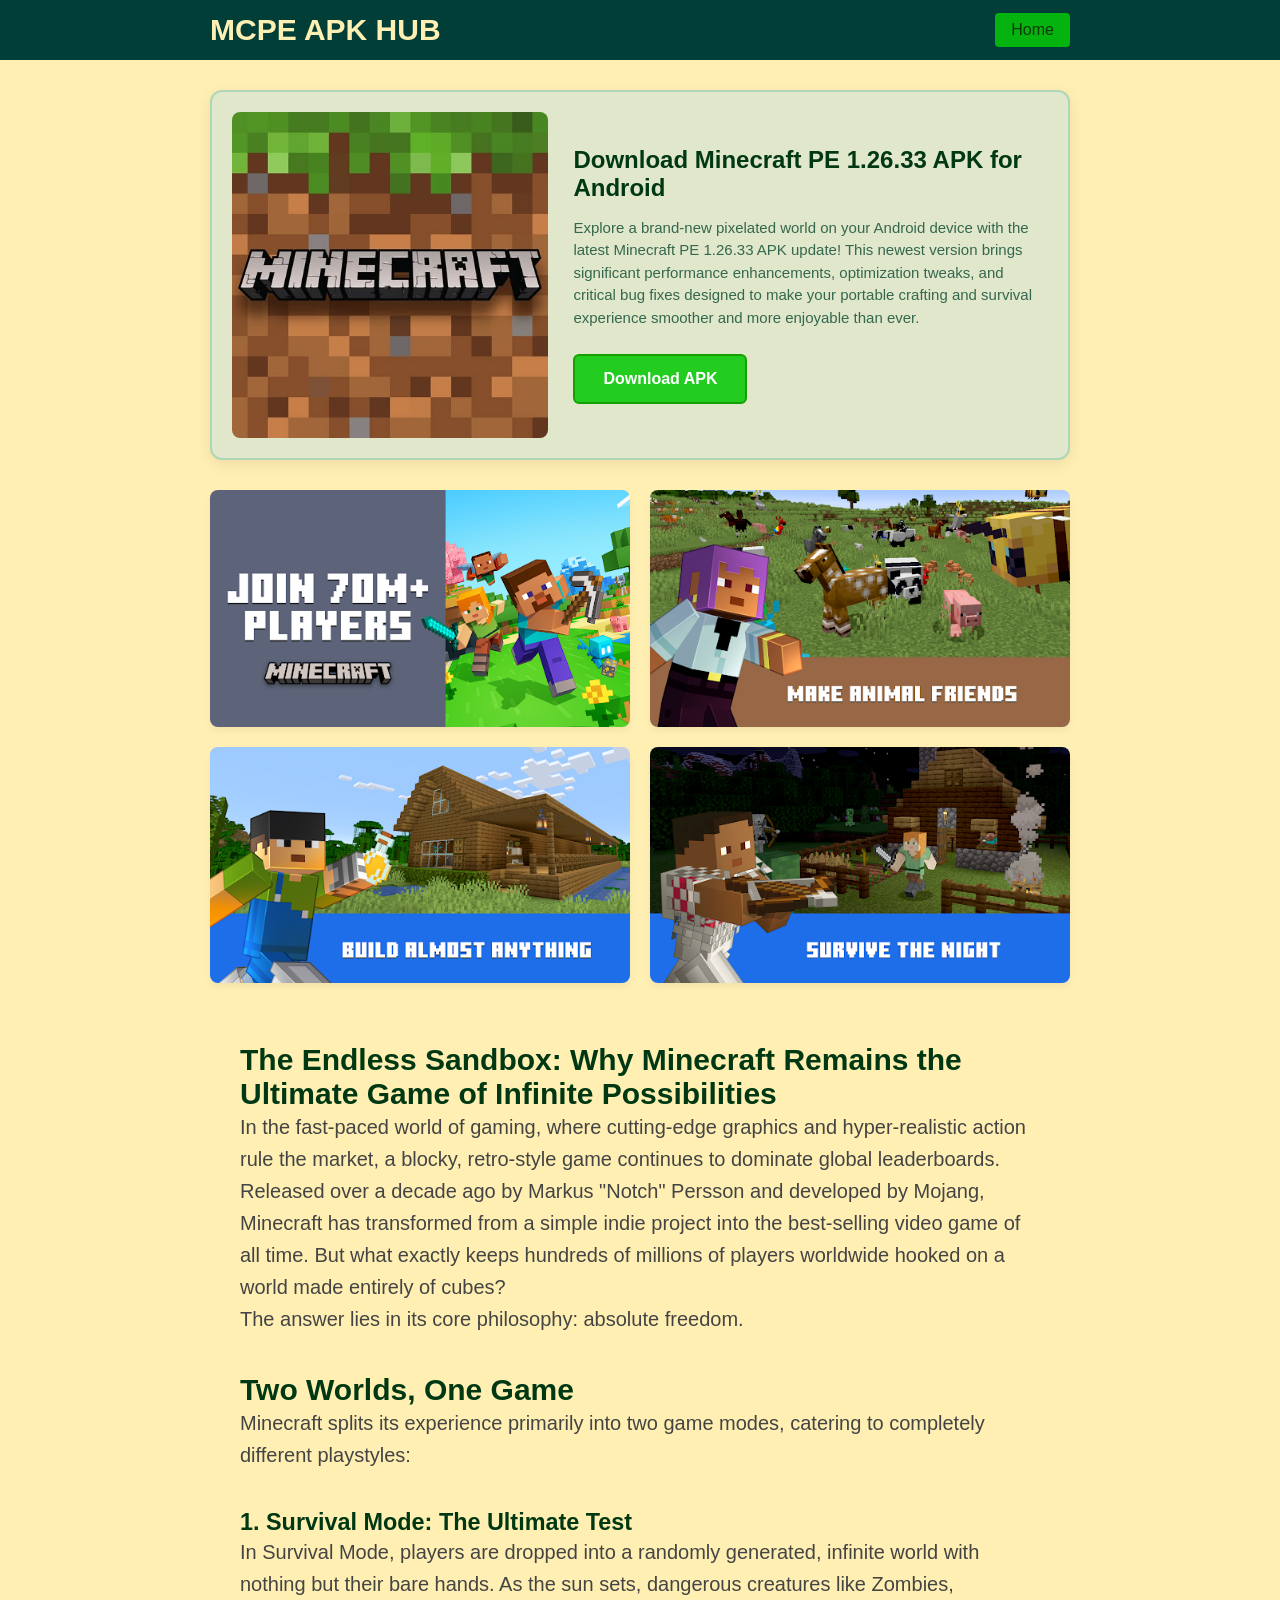
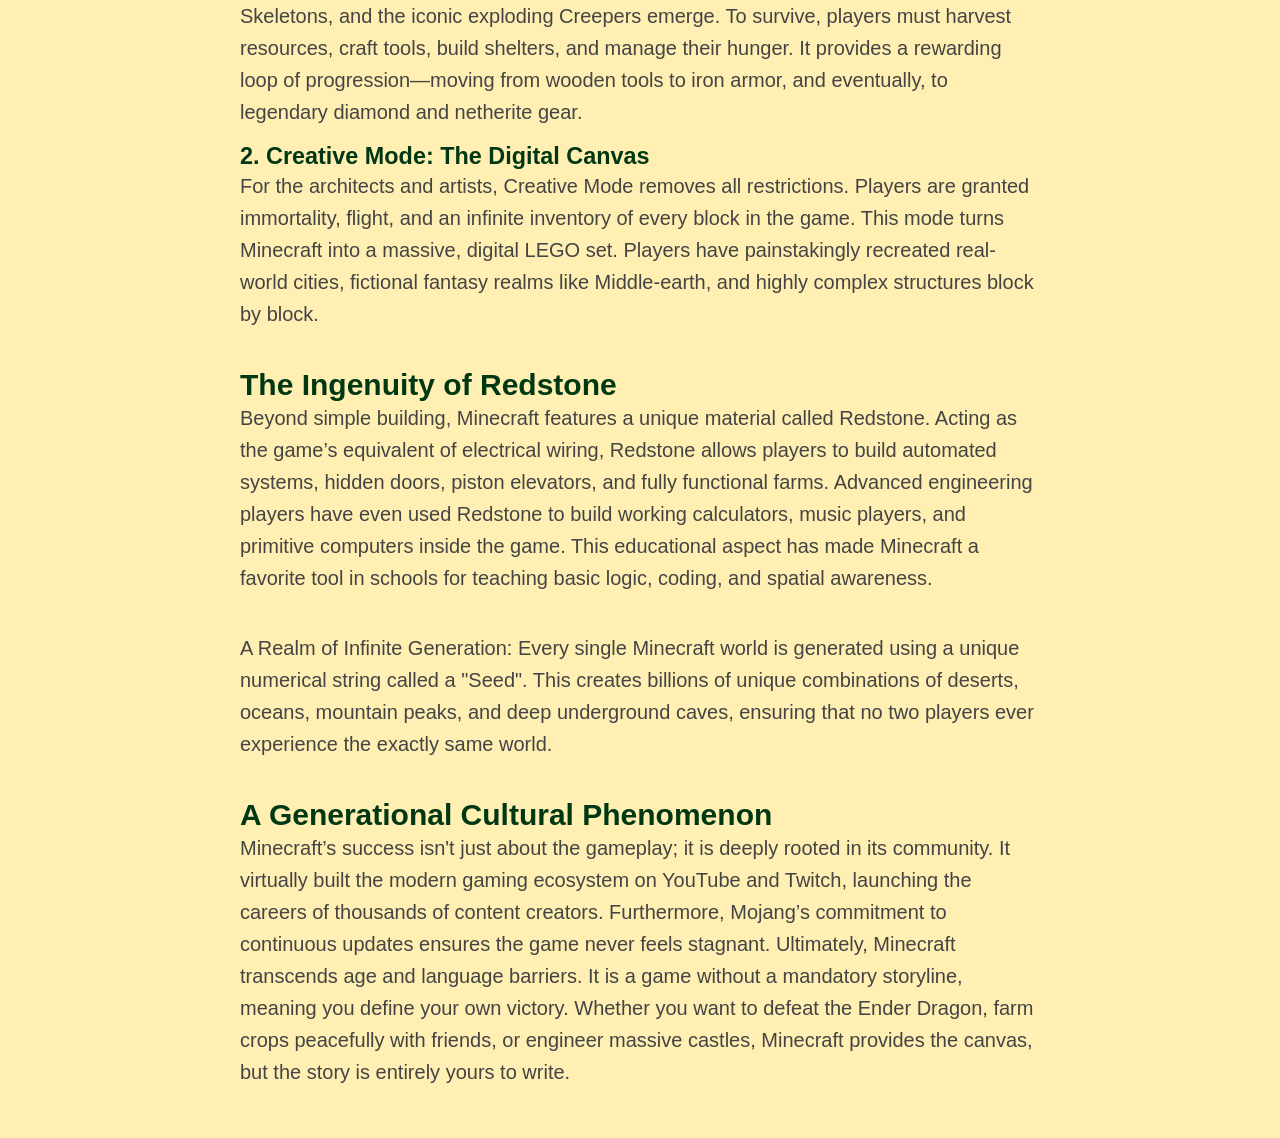
==== page.html @ 67ecca85 "first commit" ====
<!DOCTYPE html>
<html lang="bn">
<head>
    <meta charset="UTF-8">
    <meta name="viewport" content="width=device-width, initial-scale=1.0">
    <title>Details & Download Page</title>
    <style>
        /* রিসেট এবং বেসিক স্টাইল */
        * {
            margin: 0;
            padding: 0;
            box-sizing: border-box;
            font-family: 'Segoe UI', Tahoma, Geneva, Verdana, sans-serif;
        }

        body {
            background-color: #FFEFB3;
            color: #003813;
            padding-top: 70px;
        }

        .container {
            max-width: 900px;
            margin: 0 auto;
            padding: 20px;
        }

        .navbar {
            position: fixed;
            top: 0;
            left: 0;
            width: 100%;
            height: 60px;
            background-color: #013E37;
            color: #FFEFB3;
            display: flex;
            justify-content: center;
            align-items: center;
            z-index: 1000;
        }

        .nav-content {
            width: 100%;
            max-width: 900px;
            display: flex;
            justify-content: space-between;
            align-items: center;
            padding: 0 20px;
        }

        .logo {
            font-size: 30px;
            font-weight: bold;
            color: #FFEFB3;
        }

        .nav-btn {
            background-color: #05b30e;
            color: rgb(17, 54, 9);
            text-decoration: none;
            padding: 8px 16px;
            border-radius: 4px;
            font-weight: 500;
        }

        .nav-btn:hover {
            border-radius: 100px;
        }

        .big-card {
            background: #e0e7cb;
            border: 2px solid rgba(11, 155, 112, 0.226);
            border-radius: 12px;
            box-shadow: 0 4px 15px rgba(0,0,0,0.08);
            display: flex;
            margin-bottom: 30px;
            padding: 20px;
            gap: 25px;
            align-items: center;
        }

        .big-card-img {
            width: 40%;
            position: relative;
            padding-top: 40%;
            background-color: #f0f0f0;
            border-radius: 8px;
            overflow: hidden;
        }

        .big-card-img img {
            position: absolute;
            top: 0;
            left: 0;
            width: 100%;
            height: 100%;
            object-fit: cover;
        }

        .big-card-content {
            width: 60%;
            display: flex;
            flex-direction: column;
            justify-content: center;
        }

        .big-card-title {
            font-size: 24px;
            margin-bottom: 15px;
            font-weight: 700;
        }

        .big-card-desc {
            font-size: 15px;
            color: #004229c5;
            margin-bottom: 25px;
            line-height: 1.5;
        }

        .download-btn {
            display: inline-block;
            text-align: center;
            background-color: #01c901d7;
            border: 2px solid rgb(19, 160, 0);
            color: white;
            text-decoration: none;
            padding: 14px 28px;
            border-radius: 6px;
            font-size: 16px;
            font-weight: bold;
            align-self: flex-start;
        }

        .download-btn:hover {
            border-radius: 100px;
        }

        .gallery-grid {
            display: grid;
            grid-template-columns: repeat(2, 1fr);
            gap: 20px;
            margin-bottom: 30px;
        }

        .image-16to9 {
            width: 100%;
            position: relative;
            padding-top: 56.25%;
            background-color: #e0e0e0;
            border-radius: 8px;
            overflow: hidden;
            box-shadow: 0 4px 6px rgba(0,0,0,0.05);
        }

        .image-16to9 img {
            position: absolute;
            top: 0;
            left: 0;
            width: 100%;
            height: 100%;
            object-fit: cover;
        }


        .article-section {
            background: #ffffff00;
            padding: 30px;
            border-radius: 12px;
            font-size: 20px;
        }

        .article-section p {
            font-size: 20px;
            line-height: 1.6;
            color: #444;
            margin-bottom: 15px;
        }

        .article-section p:last-child {
            margin-bottom: 0;
        }

        @media (max-width: 768px) {
            .big-card {
                flex-direction: column;
                padding: 15px;
                gap: 15px;
            }

            .big-card-img {
                width: 100%;
                padding-top: 100%;
            }

            .big-card-content {
                width: 100%;
            }

            .download-btn {
                display: block;
                align-self: stretch;
            }

            .gallery-grid {
                grid-template-columns: repeat(1, 1fr);
                gap: 15px;
            }
        }
    </style>
</head>
<body>

    <nav class="navbar">
        <div class="nav-content">
            <div class="logo">MCPE APK HUB</div>
            <a href="index.html" class="nav-btn">Home</a>
        </div>
    </nav>

    <main class="container">
        
        <div class="big-card">
            <div class="big-card-img">
                <img src="images/mcpe1.jpg" alt="Big 1:1 Image">
            </div>
            <div class="big-card-content">
                <h1 class="big-card-title">Download Minecraft PE 1.26.33 APK for Android</h1>
                <p class="big-card-desc">Explore a brand-new pixelated world on your Android device with the latest Minecraft PE 1.26.33 APK update! This newest version brings significant performance enhancements, optimization tweaks, and critical bug fixes designed to make your portable crafting and survival experience smoother and more enjoyable than ever.</p>
                <a href="https://dl.mcpelife.com/minecraft-pe/26-33/minecraft-26-33-01.apk" class="download-btn">Download APK</a>
            </div>
        </div>

        <div class="gallery-grid">
            <div class="image-16to9">
                <img src="images/mcpe2.webp" alt="16:9 Image 1">
            </div>
            <div class="image-16to9">
                <img src="images/mcpe3.webp" alt="16:9 Image 2">
            </div>
            <div class="image-16to9">
                <img src="images/mcpe4.webp" alt="16:9 Image 3">
            </div>
            <div class="image-16to9">
                <img src="images/mcpe5.webp" alt="16:9 Image 4">
            </div>
        </div>

        <article class="article-section">
            <h1>The Endless Sandbox: Why Minecraft Remains the Ultimate Game of Infinite Possibilities</h1>
            <p>In the fast-paced world of gaming, where cutting-edge graphics and hyper-realistic action rule the
                market, a blocky, retro-style game continues to dominate global leaderboards. Released over a decade ago
                by Markus "Notch" Persson and developed by Mojang, Minecraft has transformed from a simple indie project
                into the best-selling video game of all time. But what exactly keeps hundreds of millions of players
                worldwide hooked on a world made entirely of cubes?<br>
                The answer lies in its core philosophy: absolute freedom.</p><br>
            <h2>Two Worlds, One Game</h2>
            <p>Minecraft splits its experience primarily into two game modes, catering to completely different
                playstyles:</p><br>
            <h3>1. Survival Mode: The Ultimate Test</h3>
            <p>In Survival Mode, players are dropped into a randomly generated, infinite world with nothing but their
                bare hands. As the sun sets, dangerous creatures like Zombies, Skeletons, and the iconic exploding
                Creepers emerge. To survive, players must harvest resources, craft tools, build shelters, and manage
                their hunger. It provides a rewarding loop of progression—moving from wooden tools to iron armor, and
                eventually, to legendary diamond and netherite gear.</p>
            <h3>2. Creative Mode: The Digital Canvas</h3>
            <p>For the architects and artists, Creative Mode removes all restrictions. Players are granted immortality,
                flight, and an infinite inventory of every block in the game. This mode turns Minecraft into a massive,
                digital LEGO set. Players have painstakingly recreated real-world cities, fictional fantasy realms like
                Middle-earth, and highly complex structures block by block.</p><br>
            <h2>The Ingenuity of Redstone</h2>
            <p>Beyond simple building, Minecraft features a unique material called Redstone. Acting as the game’s
                equivalent of electrical wiring, Redstone allows players to build automated systems, hidden doors,
                piston elevators, and fully functional farms. Advanced engineering players have even used Redstone to
                build working calculators, music players, and primitive computers inside the game. This educational
                aspect has made Minecraft a favorite tool in schools for teaching basic logic, coding, and spatial
                awareness.</p><br>
            <p>A Realm of Infinite Generation: Every single Minecraft world is generated using a unique numerical string
                called a "Seed". This creates billions of unique combinations of deserts, oceans, mountain peaks, and
                deep underground caves, ensuring that no two players ever experience the exactly same world.</p><br>
            <h2>A Generational Cultural Phenomenon</h2>
            <p>Minecraft’s success isn't just about the gameplay; it is deeply rooted in its community. It virtually
                built the modern gaming ecosystem on YouTube and Twitch, launching the careers of thousands of content
                creators. Furthermore, Mojang’s commitment to continuous updates ensures the game never feels stagnant.

                Ultimately, Minecraft transcends age and language barriers. It is a game without a mandatory storyline,
                meaning you define your own victory. Whether you want to defeat the Ender Dragon, farm crops peacefully
                with friends, or engineer massive castles, Minecraft provides the canvas, but the story is entirely
                yours to write.</p>
        </article>

    </main>

</body>
</html>
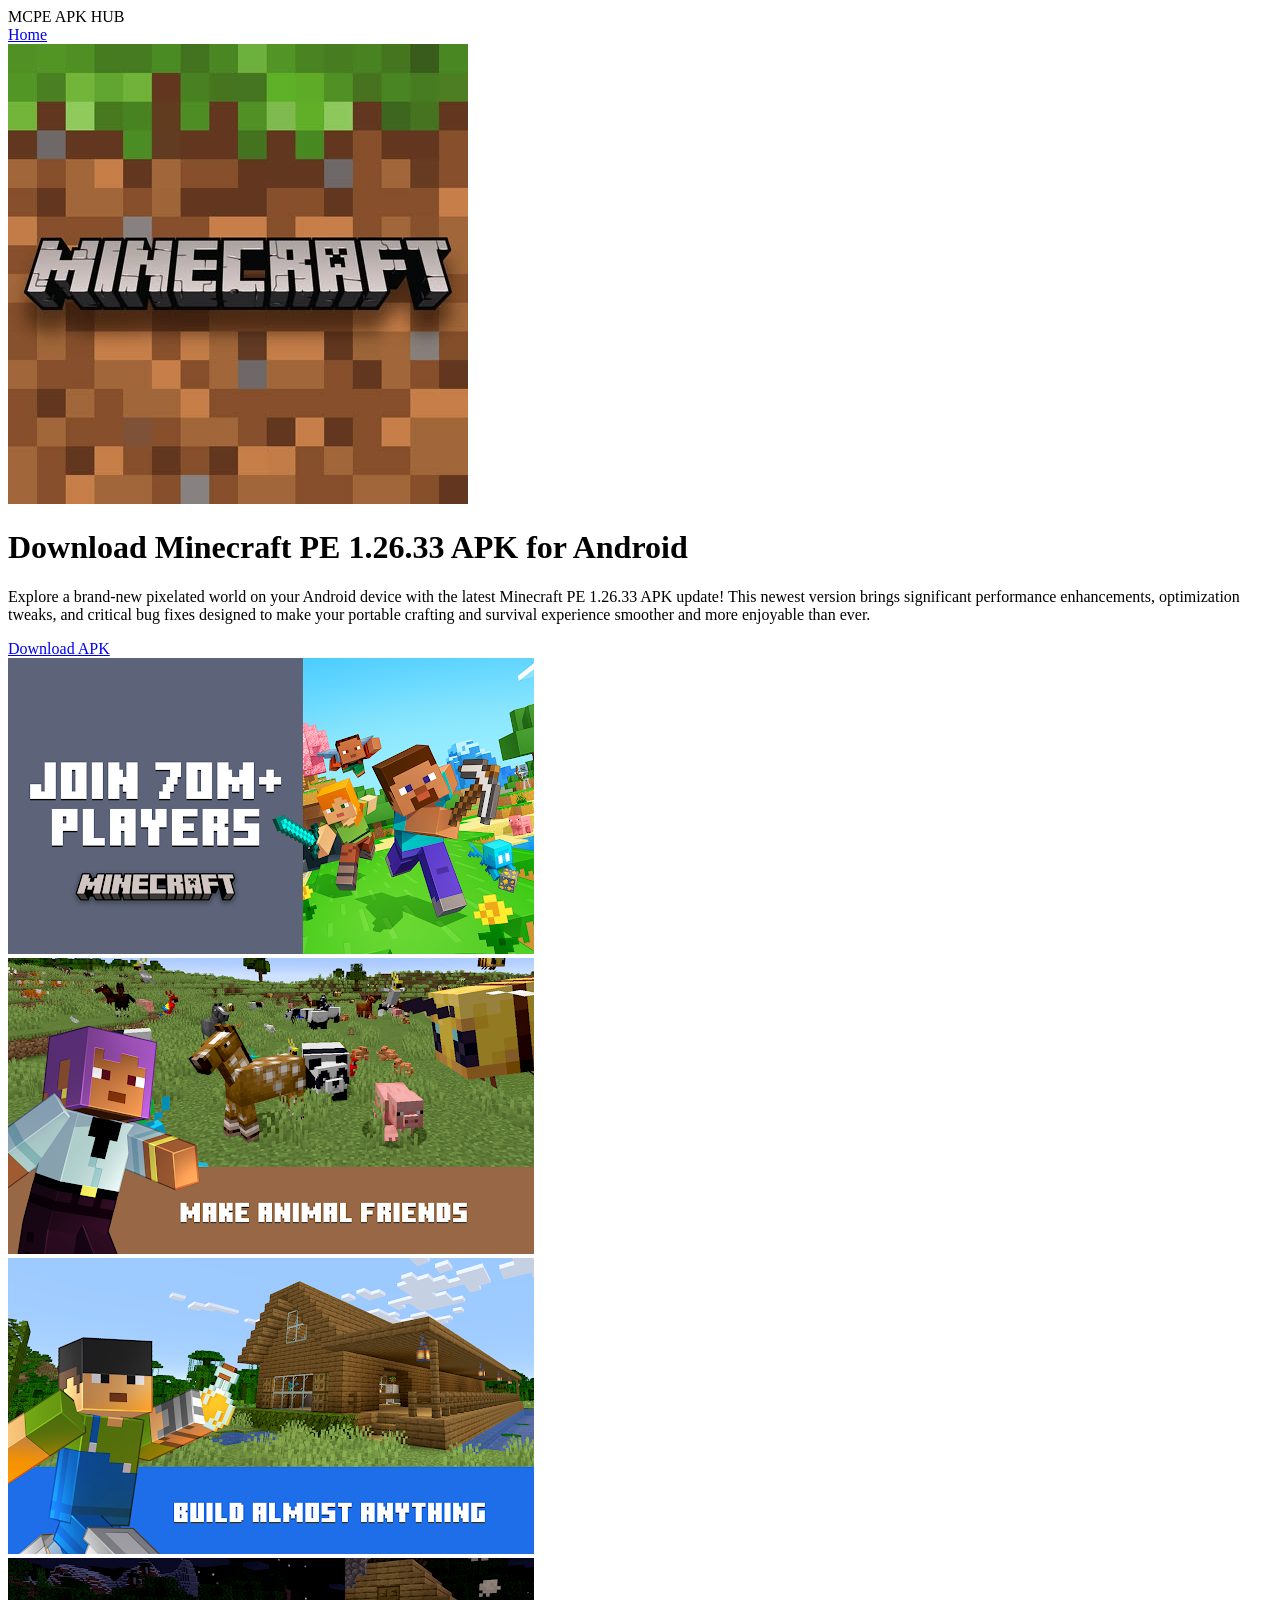
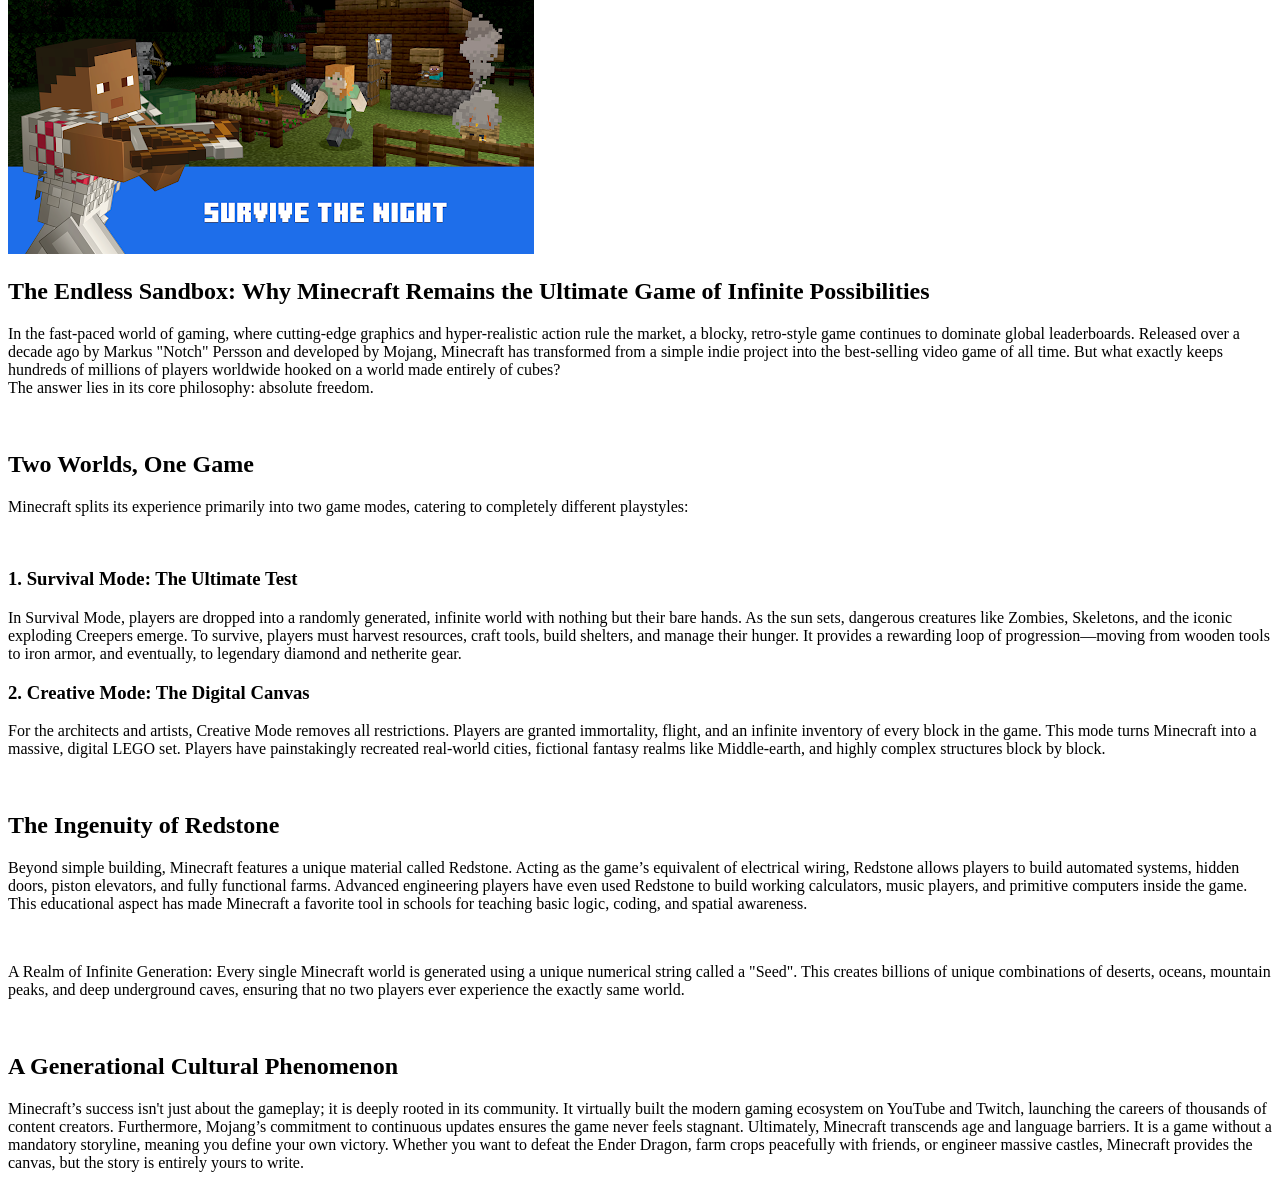
==== commit b1934297: "separate page.css file" ====
--- a/page.html
+++ b/page.html
@@ -4,209 +4,6 @@
     <meta charset="UTF-8">
     <meta name="viewport" content="width=device-width, initial-scale=1.0">
     <title>Details & Download Page</title>
-    <style>
-        /* রিসেট এবং বেসিক স্টাইল */
-        * {
-            margin: 0;
-            padding: 0;
-            box-sizing: border-box;
-            font-family: 'Segoe UI', Tahoma, Geneva, Verdana, sans-serif;
-        }
-
-        body {
-            background-color: #FFEFB3;
-            color: #003813;
-            padding-top: 70px;
-        }
-
-        .container {
-            max-width: 900px;
-            margin: 0 auto;
-            padding: 20px;
-        }
-
-        .navbar {
-            position: fixed;
-            top: 0;
-            left: 0;
-            width: 100%;
-            height: 60px;
-            background-color: #013E37;
-            color: #FFEFB3;
-            display: flex;
-            justify-content: center;
-            align-items: center;
-            z-index: 1000;
-        }
-
-        .nav-content {
-            width: 100%;
-            max-width: 900px;
-            display: flex;
-            justify-content: space-between;
-            align-items: center;
-            padding: 0 20px;
-        }
-
-        .logo {
-            font-size: 30px;
-            font-weight: bold;
-            color: #FFEFB3;
-        }
-
-        .nav-btn {
-            background-color: #05b30e;
-            color: rgb(17, 54, 9);
-            text-decoration: none;
-            padding: 8px 16px;
-            border-radius: 4px;
-            font-weight: 500;
-        }
-
-        .nav-btn:hover {
-            border-radius: 100px;
-        }
-
-        .big-card {
-            background: #e0e7cb;
-            border: 2px solid rgba(11, 155, 112, 0.226);
-            border-radius: 12px;
-            box-shadow: 0 4px 15px rgba(0,0,0,0.08);
-            display: flex;
-            margin-bottom: 30px;
-            padding: 20px;
-            gap: 25px;
-            align-items: center;
-        }
-
-        .big-card-img {
-            width: 40%;
-            position: relative;
-            padding-top: 40%;
-            background-color: #f0f0f0;
-            border-radius: 8px;
-            overflow: hidden;
-        }
-
-        .big-card-img img {
-            position: absolute;
-            top: 0;
-            left: 0;
-            width: 100%;
-            height: 100%;
-            object-fit: cover;
-        }
-
-        .big-card-content {
-            width: 60%;
-            display: flex;
-            flex-direction: column;
-            justify-content: center;
-        }
-
-        .big-card-title {
-            font-size: 24px;
-            margin-bottom: 15px;
-            font-weight: 700;
-        }
-
-        .big-card-desc {
-            font-size: 15px;
-            color: #004229c5;
-            margin-bottom: 25px;
-            line-height: 1.5;
-        }
-
-        .download-btn {
-            display: inline-block;
-            text-align: center;
-            background-color: #01c901d7;
-            border: 2px solid rgb(19, 160, 0);
-            color: white;
-            text-decoration: none;
-            padding: 14px 28px;
-            border-radius: 6px;
-            font-size: 16px;
-            font-weight: bold;
-            align-self: flex-start;
-        }
-
-        .download-btn:hover {
-            border-radius: 100px;
-        }
-
-        .gallery-grid {
-            display: grid;
-            grid-template-columns: repeat(2, 1fr);
-            gap: 20px;
-            margin-bottom: 30px;
-        }
-
-        .image-16to9 {
-            width: 100%;
-            position: relative;
-            padding-top: 56.25%;
-            background-color: #e0e0e0;
-            border-radius: 8px;
-            overflow: hidden;
-            box-shadow: 0 4px 6px rgba(0,0,0,0.05);
-        }
-
-        .image-16to9 img {
-            position: absolute;
-            top: 0;
-            left: 0;
-            width: 100%;
-            height: 100%;
-            object-fit: cover;
-        }
-
-
-        .article-section {
-            background: #ffffff00;
-            padding: 30px;
-            border-radius: 12px;
-            font-size: 20px;
-        }
-
-        .article-section p {
-            font-size: 20px;
-            line-height: 1.6;
-            color: #444;
-            margin-bottom: 15px;
-        }
-
-        .article-section p:last-child {
-            margin-bottom: 0;
-        }
-
-        @media (max-width: 768px) {
-            .big-card {
-                flex-direction: column;
-                padding: 15px;
-                gap: 15px;
-            }
-
-            .big-card-img {
-                width: 100%;
-                padding-top: 100%;
-            }
-
-            .big-card-content {
-                width: 100%;
-            }
-
-            .download-btn {
-                display: block;
-                align-self: stretch;
-            }
-
-            .gallery-grid {
-                grid-template-columns: repeat(1, 1fr);
-                gap: 15px;
-            }
-        }
-    </style>
 </head>
 <body>
 
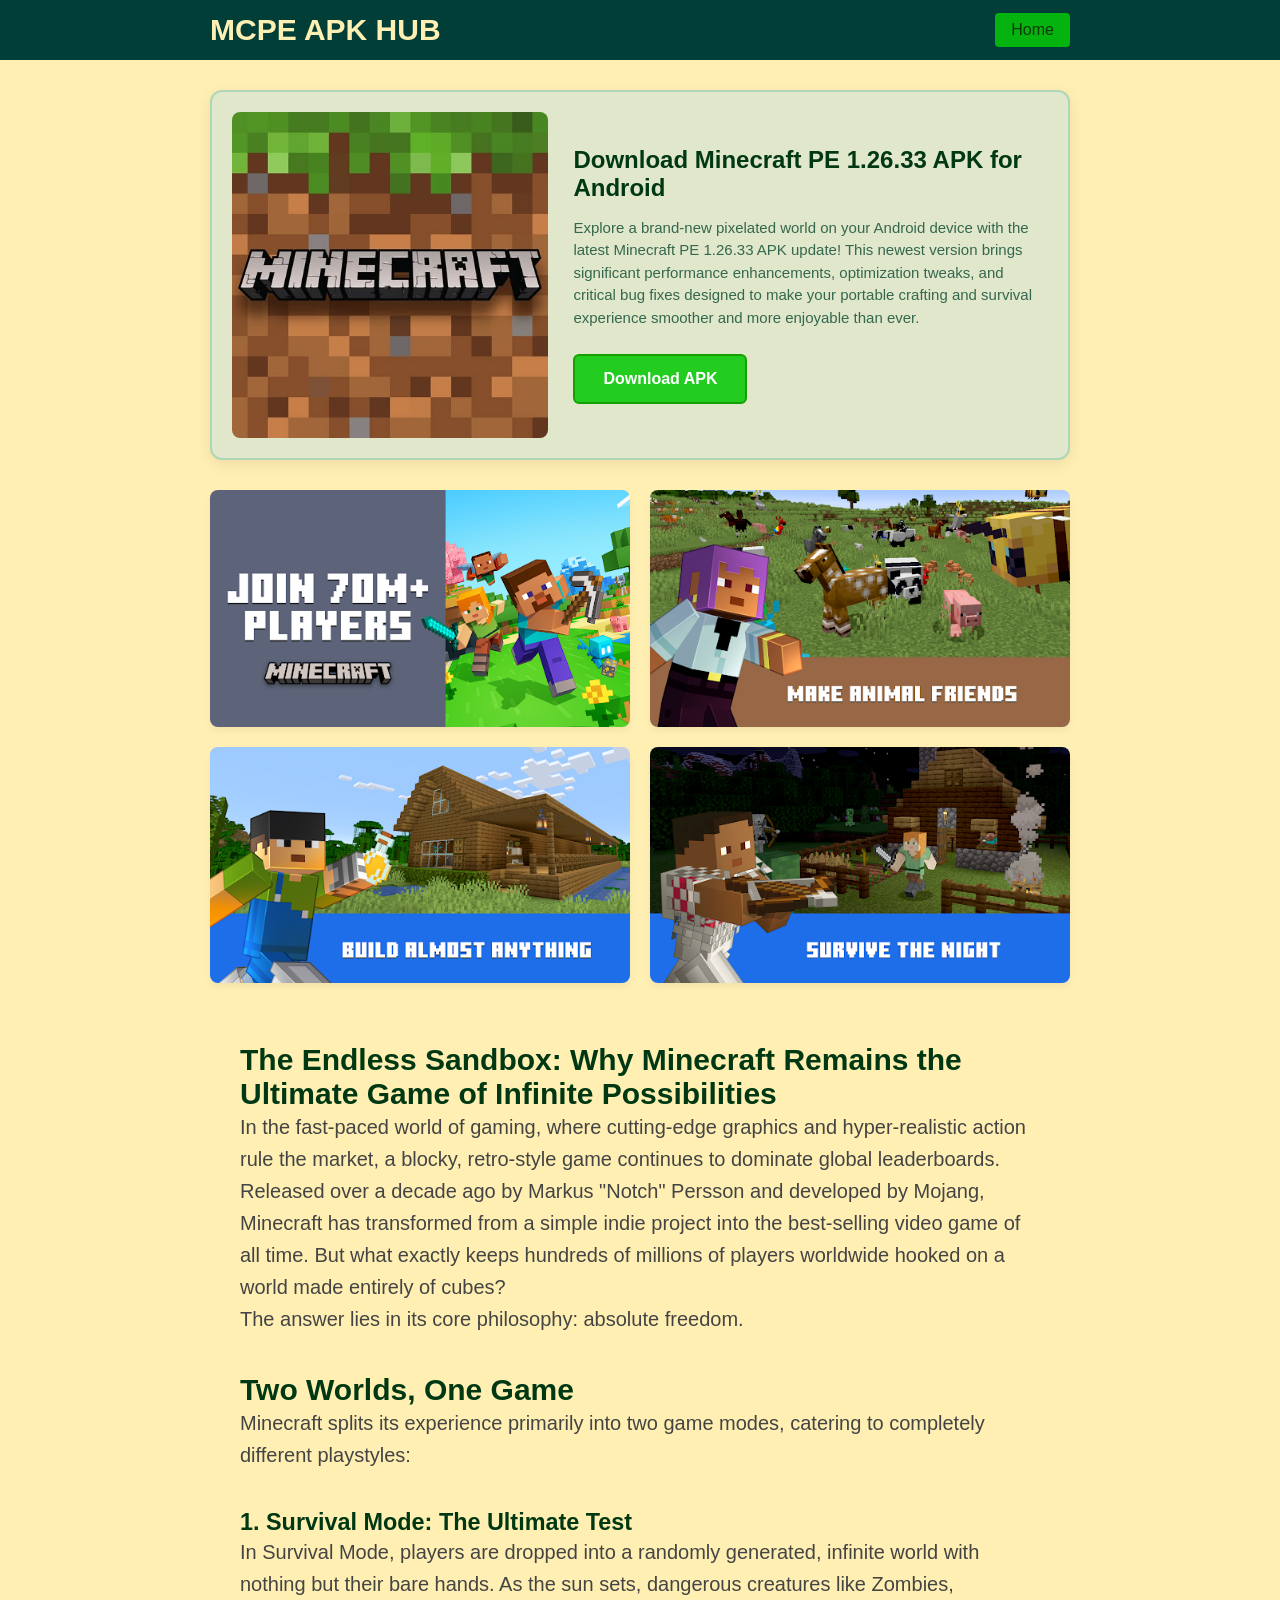
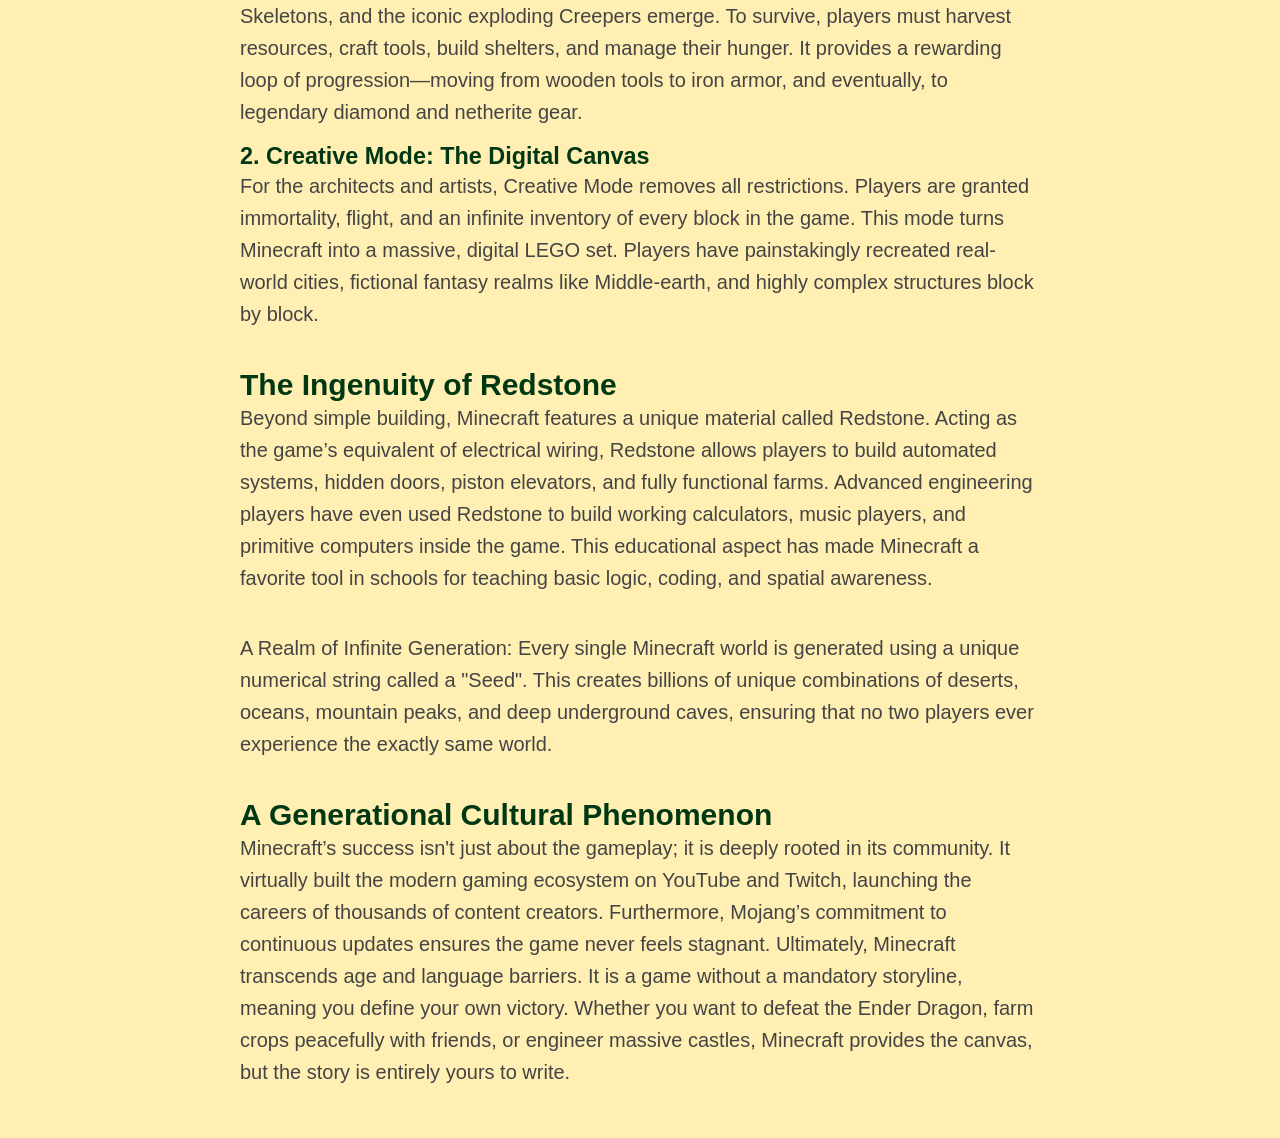
==== commit 0d412d52: "separate page.css file" ====
--- a/page.html
+++ b/page.html
@@ -4,6 +4,7 @@
     <meta charset="UTF-8">
     <meta name="viewport" content="width=device-width, initial-scale=1.0">
     <title>Details & Download Page</title>
+    <link rel="stylesheet" href="page.css">
 </head>
 <body>
 
--- a/page.css
+++ b/page.css
@@ -0,0 +1,200 @@
+* {
+            margin: 0;
+            padding: 0;
+            box-sizing: border-box;
+            font-family: 'Segoe UI', Tahoma, Geneva, Verdana, sans-serif;
+        }
+
+        body {
+            background-color: #FFEFB3;
+            color: #003813;
+            padding-top: 70px;
+        }
+
+        .container {
+            max-width: 900px;
+            margin: 0 auto;
+            padding: 20px;
+        }
+
+        .navbar {
+            position: fixed;
+            top: 0;
+            left: 0;
+            width: 100%;
+            height: 60px;
+            background-color: #013E37;
+            color: #FFEFB3;
+            display: flex;
+            justify-content: center;
+            align-items: center;
+            z-index: 1000;
+        }
+
+        .nav-content {
+            width: 100%;
+            max-width: 900px;
+            display: flex;
+            justify-content: space-between;
+            align-items: center;
+            padding: 0 20px;
+        }
+
+        .logo {
+            font-size: 30px;
+            font-weight: bold;
+            color: #FFEFB3;
+        }
+
+        .nav-btn {
+            background-color: #05b30e;
+            color: rgb(17, 54, 9);
+            text-decoration: none;
+            padding: 8px 16px;
+            border-radius: 4px;
+            font-weight: 500;
+        }
+
+        .nav-btn:hover {
+            border-radius: 100px;
+        }
+
+        .big-card {
+            background: #e0e7cb;
+            border: 2px solid rgba(11, 155, 112, 0.226);
+            border-radius: 12px;
+            box-shadow: 0 4px 15px rgba(0,0,0,0.08);
+            display: flex;
+            margin-bottom: 30px;
+            padding: 20px;
+            gap: 25px;
+            align-items: center;
+        }
+
+        .big-card-img {
+            width: 40%;
+            position: relative;
+            padding-top: 40%;
+            background-color: #f0f0f0;
+            border-radius: 8px;
+            overflow: hidden;
+        }
+
+        .big-card-img img {
+            position: absolute;
+            top: 0;
+            left: 0;
+            width: 100%;
+            height: 100%;
+            object-fit: cover;
+        }
+
+        .big-card-content {
+            width: 60%;
+            display: flex;
+            flex-direction: column;
+            justify-content: center;
+        }
+
+        .big-card-title {
+            font-size: 24px;
+            margin-bottom: 15px;
+            font-weight: 700;
+        }
+
+        .big-card-desc {
+            font-size: 15px;
+            color: #004229c5;
+            margin-bottom: 25px;
+            line-height: 1.5;
+        }
+
+        .download-btn {
+            display: inline-block;
+            text-align: center;
+            background-color: #01c901d7;
+            border: 2px solid rgb(19, 160, 0);
+            color: white;
+            text-decoration: none;
+            padding: 14px 28px;
+            border-radius: 6px;
+            font-size: 16px;
+            font-weight: bold;
+            align-self: flex-start;
+        }
+
+        .download-btn:hover {
+            border-radius: 100px;
+        }
+
+        .gallery-grid {
+            display: grid;
+            grid-template-columns: repeat(2, 1fr);
+            gap: 20px;
+            margin-bottom: 30px;
+        }
+
+        .image-16to9 {
+            width: 100%;
+            position: relative;
+            padding-top: 56.25%;
+            background-color: #e0e0e0;
+            border-radius: 8px;
+            overflow: hidden;
+            box-shadow: 0 4px 6px rgba(0,0,0,0.05);
+        }
+
+        .image-16to9 img {
+            position: absolute;
+            top: 0;
+            left: 0;
+            width: 100%;
+            height: 100%;
+            object-fit: cover;
+        }
+
+
+        .article-section {
+            background: #ffffff00;
+            padding: 30px;
+            border-radius: 12px;
+            font-size: 20px;
+        }
+
+        .article-section p {
+            font-size: 20px;
+            line-height: 1.6;
+            color: #444;
+            margin-bottom: 15px;
+        }
+
+        .article-section p:last-child {
+            margin-bottom: 0;
+        }
+
+        @media (max-width: 768px) {
+            .big-card {
+                flex-direction: column;
+                padding: 15px;
+                gap: 15px;
+            }
+
+            .big-card-img {
+                width: 100%;
+                padding-top: 100%;
+            }
+
+            .big-card-content {
+                width: 100%;
+            }
+
+            .download-btn {
+                display: block;
+                align-self: stretch;
+            }
+
+            .gallery-grid {
+                grid-template-columns: repeat(1, 1fr);
+                gap: 15px;
+            }
+        }
